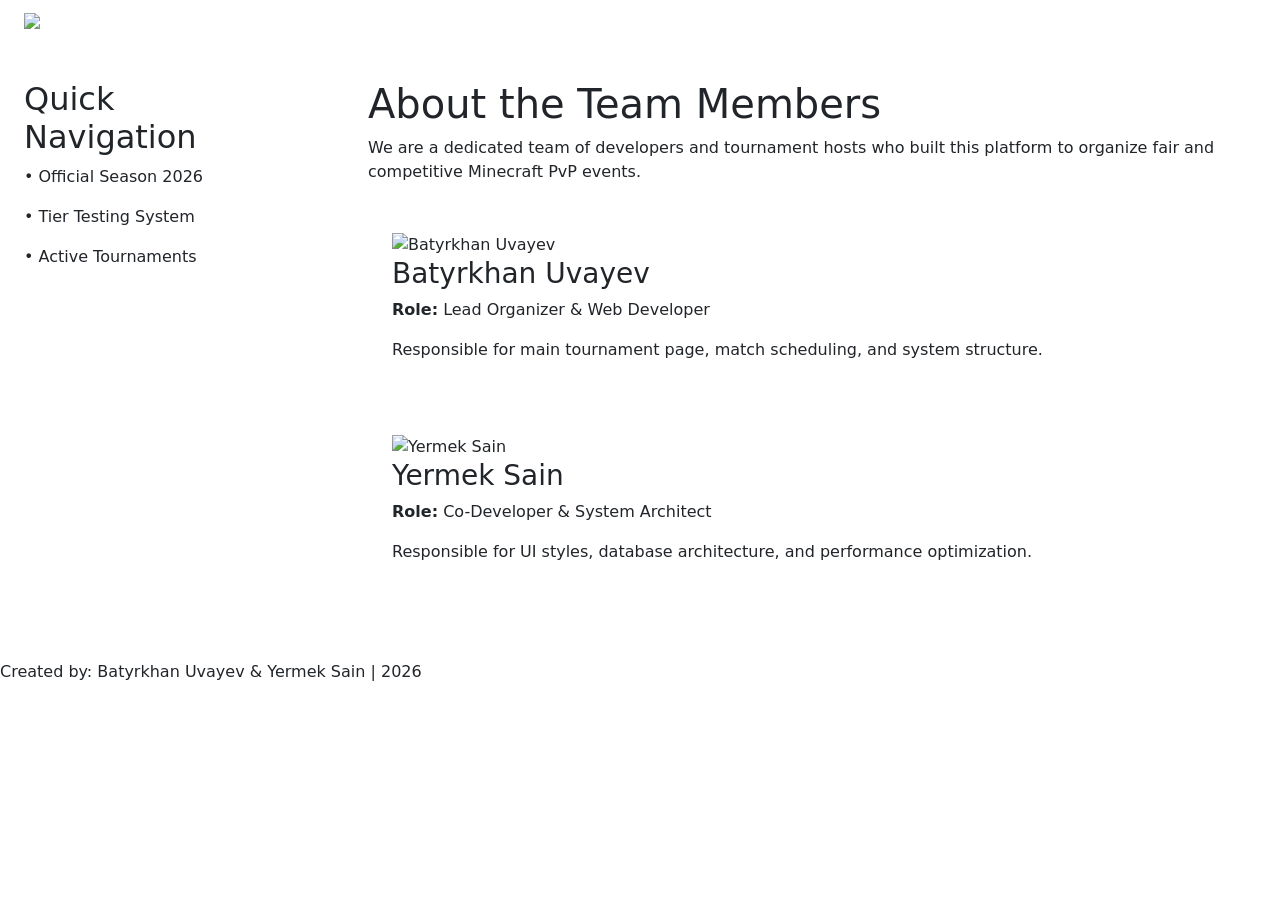
==== about.html @ 7432aa5e "added about.html" ====
<!DOCTYPE html>
<html lang="en">
<head>
    <meta charset="UTF-8">
    <meta name="viewport" content="width=device-width, initial-scale=1.0">
    <title>About Us - Minecraft PvP Championship</title>
    <link href="https://cdn.jsdelivr.net/npm/bootstrap@5.3.3/dist/css/bootstrap.min.css" rel="stylesheet">
    <link rel="stylesheet" href="css/style.css">
</head>
<body>

<div class="page">

    <header>
        <nav class="navbar navbar-expand-lg navbar-dark">
            <div class="container-fluid px-sm-2 px-lg-4">

                <a class="navbar-brand d-flex align-items-center gap-2" href="index.html">
                    <img src="images/logo.png" alt="MCTiers League logo" class="logo-img">
                    <span>MCTiers League</span>
                </a>

                <button class="navbar-toggler" type="button" data-bs-toggle="collapse" data-bs-target="#mainNav"
                        aria-controls="mainNav" aria-expanded="false" aria-label="Toggle navigation">
                    <span class="navbar-toggler-icon"></span>
                </button>

                <div class="collapse navbar-collapse" id="mainNav">
                    <ul class="navbar-nav ms-auto">
                        <li class="nav-item"><a class="nav-link" href="index.html">Home</a></li>
                        <li class="nav-item"><a class="nav-link" href="leaderboard.html">Leaderboard</a></li>
                        <li class="nav-item"><a class="nav-link active" href="about.html" aria-current="page">About Us</a></li>
                        <li class="nav-item"><a class="nav-link" href="contact.html">Registration</a></li>
                    </ul>
                </div>

            </div>
        </nav>
    </header>

    <div class="container-fluid">
        <div class="row">

            <aside class="col-lg-3 px-sm-3 px-lg-4 py-4">
                <h2>Quick Navigation</h2>
                <p>• Official Season 2026</p>
                <p>• Tier Testing System</p>
                <p>• Active Tournaments</p>
            </aside>

            <main class="col-lg-9 py-4 px-sm-3 px-lg-5">

                <h1>About the Team Members</h1>
                <p class="mb-4">We are a dedicated team of developers and tournament hosts who built this platform to organize fair and competitive Minecraft PvP events.</p>

                <div class="team-member p-3 p-lg-4 mb-4">
                    <img src="images/profile1.jpg" alt="Batyrkhan Uvayev" class="member-avatar">
                    <div>
                        <h3>Batyrkhan Uvayev</h3>
                        <p><strong>Role:</strong> Lead Organizer & Web Developer</p>
                        <p class="mb-0">Responsible for main tournament page, match scheduling, and system structure.</p>
                    </div>
                </div>

                <div class="team-member p-3 p-lg-4 mb-4">
                    <img src="images/profile2.png" alt="Yermek Sain" class="member-avatar">
                    <div>
                        <h3>Yermek Sain</h3>
                        <p><strong>Role:</strong> Co-Developer & System Architect</p>
                        <p class="mb-0">Responsible for UI styles, database architecture, and performance optimization.</p>
                    </div>
                </div>

            </main>

        </div>
    </div>

    <footer class="py-4">
        <p class="mb-0">Created by: Batyrkhan Uvayev & Yermek Sain | 2026</p>
    </footer>

</div>

<script src="https://cdn.jsdelivr.net/npm/bootstrap@5.3.3/dist/js/bootstrap.bundle.min.js"></script>
</body>
</html>
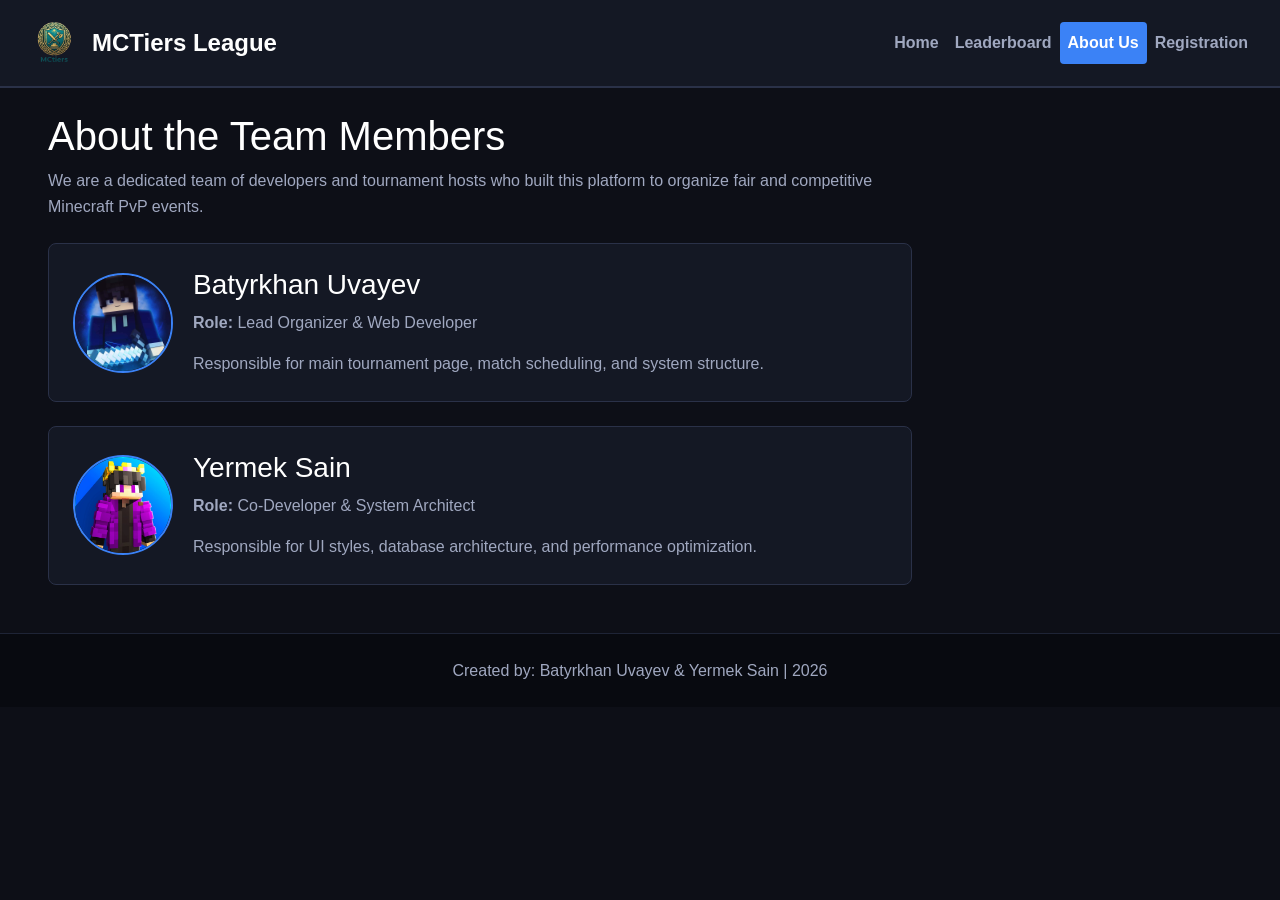
==== commit c2f38348: "removed quick navigation(2)" ====
--- a/about.html
+++ b/about.html
@@ -41,13 +41,6 @@
     <div class="container-fluid">
         <div class="row">
 
-            <aside class="col-lg-3 px-sm-3 px-lg-4 py-4">
-                <h2>Quick Navigation</h2>
-                <p>• Official Season 2026</p>
-                <p>• Tier Testing System</p>
-                <p>• Active Tournaments</p>
-            </aside>
-
             <main class="col-lg-9 py-4 px-sm-3 px-lg-5">
 
                 <h1>About the Team Members</h1>
--- a/css/style.css
+++ b/css/style.css
@@ -0,0 +1,306 @@
+* {
+    margin: 0;
+    padding: 0;
+    box-sizing: border-box;
+}
+
+body {
+    background-color: #0d0f17;
+    color: #e1e6f0;
+    font-family: 'Segoe UI', Tahoma, Geneva, Verdana, sans-serif;
+    line-height: 1.6;
+}
+
+.page {
+    min-height: 100vh;
+    display: flex;
+    flex-direction: column;
+}
+
+header {
+    background-color: #141824;
+    border-bottom: 2px solid #2a3148;
+}
+
+.navbar-brand {
+    color: #ffffff !important;
+    font-size: 1.5rem;
+    font-weight: 700;
+}
+
+.logo-img {
+    width: 60px;
+    height: 60px;
+    border-radius: 6px;
+    object-fit: cover;
+}
+
+.navbar-nav .nav-link {
+    color: #a0a8c0;
+    font-weight: 600;
+}
+
+.navbar-nav .nav-link:hover {
+    color: #ffffff;
+}
+
+.navbar-nav .nav-link.active {
+    background-color: #3b82f6;
+    color: #ffffff;
+    border-radius: 4px;
+}
+
+aside {
+    background-color: #141824;
+    border-right: 1px solid #2a3148;
+}
+
+aside h2 {
+    color: #3b82f6;
+    font-size: 1.4rem;
+}
+
+aside p {
+    color: #a0a8c0;
+    font-size: 0.95rem;
+}
+
+main {
+    min-width: 0;
+}
+
+h1, h2, h3 {
+    color: #ffffff;
+}
+
+h1 {
+    font-size: 2.5rem;
+}
+
+p {
+    color: #a0a8c0;
+}
+
+.hero-banner,
+.rules-section {
+    background-color: #141824;
+    border: 1px solid #2a3148;
+    border-radius: 8px;
+}
+
+.subtitle {
+    color: #3b82f6;
+    font-size: 1.2rem;
+}
+
+.match-card {
+    background-color: #141824;
+    border: 1px solid #2a3148;
+    border-radius: 8px;
+    overflow: hidden;
+    transition: transform 0.3s ease, box-shadow 0.3s ease;
+}
+
+.match-card:hover {
+    transform: translateY(-8px);
+    box-shadow: 0 10px 20px rgba(59, 130, 246, 0.2);
+}
+
+.match-card img {
+    height: 180px;
+    background-color: #141824;
+    object-fit: cover;
+}
+
+.match-card img.pixel-icon {
+    object-fit: contain;
+    padding: 15px;
+}
+
+.card-title {
+    color: #ffffff;
+}
+
+.card-text {
+    color: #a0a8c0;
+}
+
+.btn-primary {
+    background-color: #3b82f6;
+    border-color: #3b82f6;
+}
+
+.btn-primary:hover {
+    background-color: #2563ed;
+    border-color: #2563ed;
+}
+
+.gallery-section {
+    margin-bottom: 40px;
+}
+
+.carousel {
+    border: 1px solid #2a3148;
+    border-radius: 8px;
+    overflow: hidden;
+}
+
+.carousel-img {
+    height: 450px;
+    object-fit: contain;
+    background-color: #141824;
+    image-rendering: pixelated;
+}
+
+.carousel-caption {
+    background-color: rgba(20, 24, 36, 0.85);
+    border-radius: 6px;
+}
+
+.team-member {
+    display: flex;
+    align-items: center;
+    gap: 20px;
+    background-color: #141824;
+    border: 1px solid #2a3148;
+    border-radius: 8px;
+}
+
+.member-avatar {
+    width: 100px;
+    height: 100px;
+    border-radius: 50%;
+    object-fit: cover;
+    border: 2px solid #3b82f6;
+    flex-shrink: 0;
+}
+
+.form-label {
+    color: #e1e6f0;
+    font-weight: 600;
+}
+
+.form-control,
+.form-select {
+    background-color: #0d0f17;
+    border: 1px solid #2a3148;
+    color: #e1e6f0;
+}
+
+.form-control:focus,
+.form-select:focus {
+    background-color: #0d0f17;
+    color: #e1e6f0;
+    border-color: #3b82f6;
+    box-shadow: 0 0 0 0.2rem rgba(59, 130, 246, 0.25);
+}
+
+.form-control::placeholder {
+    color: #6f7890;
+}
+
+.table {
+    margin-bottom: 0;
+}
+
+.table-dark {
+    --bs-table-bg: #141824;
+    --bs-table-border-color: #2a3148;
+}
+
+.table thead th {
+    color: #3b82f6;
+}
+
+footer {
+    background-color: #080a10;
+    border-top: 1px solid #1e2436;
+    text-align: center;
+}
+
+footer p {
+    color: #a0a8c0;
+}
+
+@media (max-width: 991px) {
+    h1 {
+        font-size: 2rem;
+    }
+
+    h2 {
+        font-size: 1.5rem;
+    }
+
+    .navbar-nav {
+        margin-top: 15px;
+    }
+
+    .navbar-nav .nav-link {
+        padding: 8px 12px;
+    }
+
+    aside {
+        border-right: none;
+        border-bottom: 1px solid #2a3148;
+    }
+
+    .carousel-img {
+        height: 350px;
+    }
+}
+
+@media (max-width: 767px) {
+    h1 {
+        font-size: 1.7rem;
+    }
+
+    h2 {
+        font-size: 1.3rem;
+    }
+
+    h3 {
+        font-size: 1.1rem;
+    }
+
+    p,
+    li {
+        font-size: 0.9rem;
+    }
+
+    .logo-img {
+        width: 50px;
+        height: 50px;
+    }
+
+    .carousel-img {
+        height: 250px;
+    }
+
+    .team-member {
+        flex-direction: column;
+        text-align: center;
+    }
+
+    .member-avatar {
+        width: 85px;
+        height: 85px;
+    }
+}
+
+@media (max-width: 575px) {
+    h1 {
+        font-size: 1.5rem;
+    }
+
+    .carousel-img {
+        height: 200px;
+    }
+
+    .carousel-caption {
+        padding: 5px;
+    }
+
+    .carousel-caption h3 {
+        font-size: 0.9rem;
+    }
+}
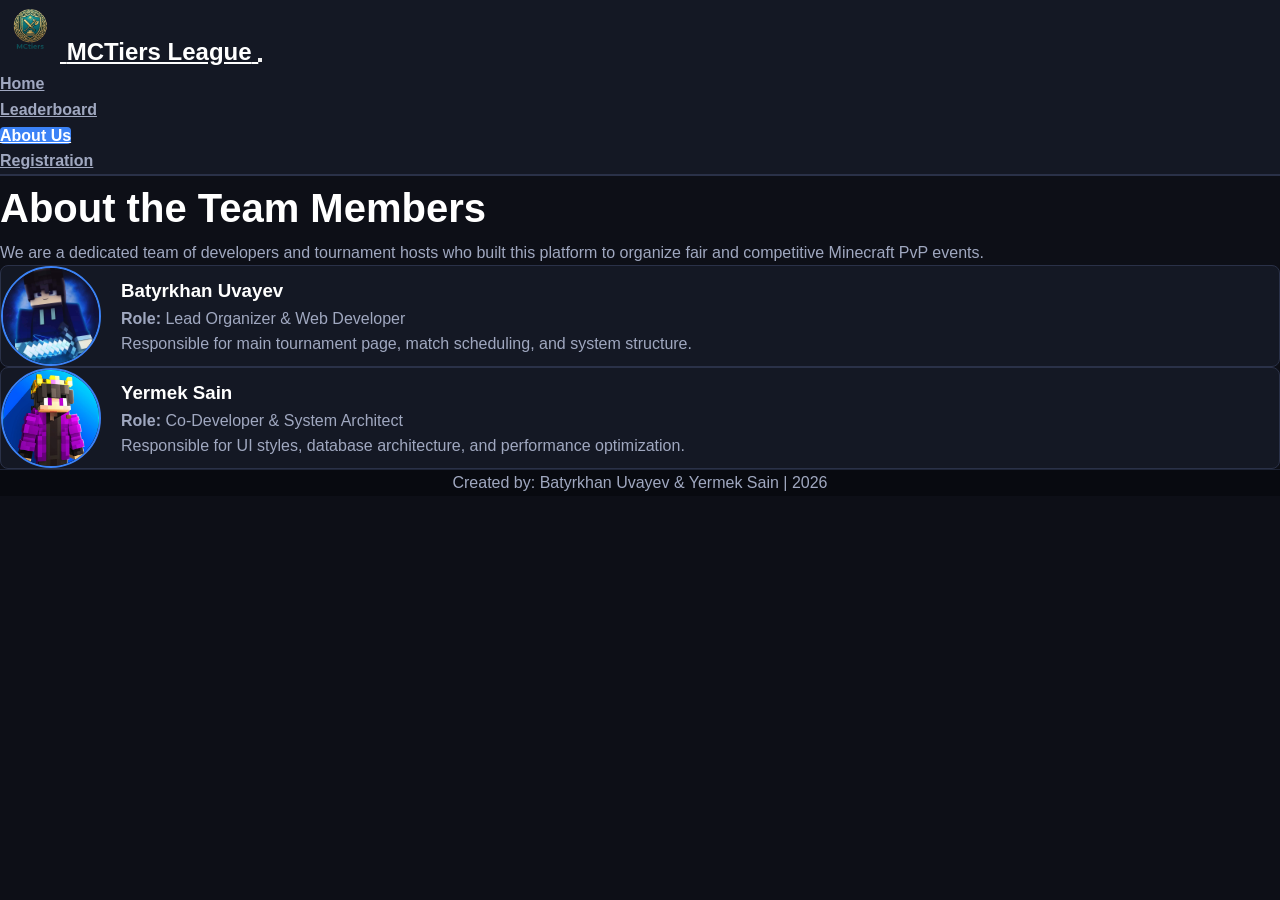
==== commit 035843aa: "fixed" ====
--- a/about.html
+++ b/about.html
@@ -4,7 +4,7 @@
     <meta charset="UTF-8">
     <meta name="viewport" content="width=device-width, initial-scale=1.0">
     <title>About Us - Minecraft PvP Championship</title>
-    <link href="https://cdn.jsdelivr.net/npm/bootstrap@5.3.3/dist/css/bootstrap.min.css" rel="stylesheet">
+    <link rel="stylesheet" href="css/bootstrap.min.css">
     <link rel="stylesheet" href="css/style.css">
 </head>
 <body>
@@ -41,7 +41,7 @@
     <div class="container-fluid">
         <div class="row">
 
-            <main class="col-lg-9 py-4 px-sm-3 px-lg-5">
+            <main class="col-12 py-4 px-sm-3 px-lg-5">
 
                 <h1>About the Team Members</h1>
                 <p class="mb-4">We are a dedicated team of developers and tournament hosts who built this platform to organize fair and competitive Minecraft PvP events.</p>
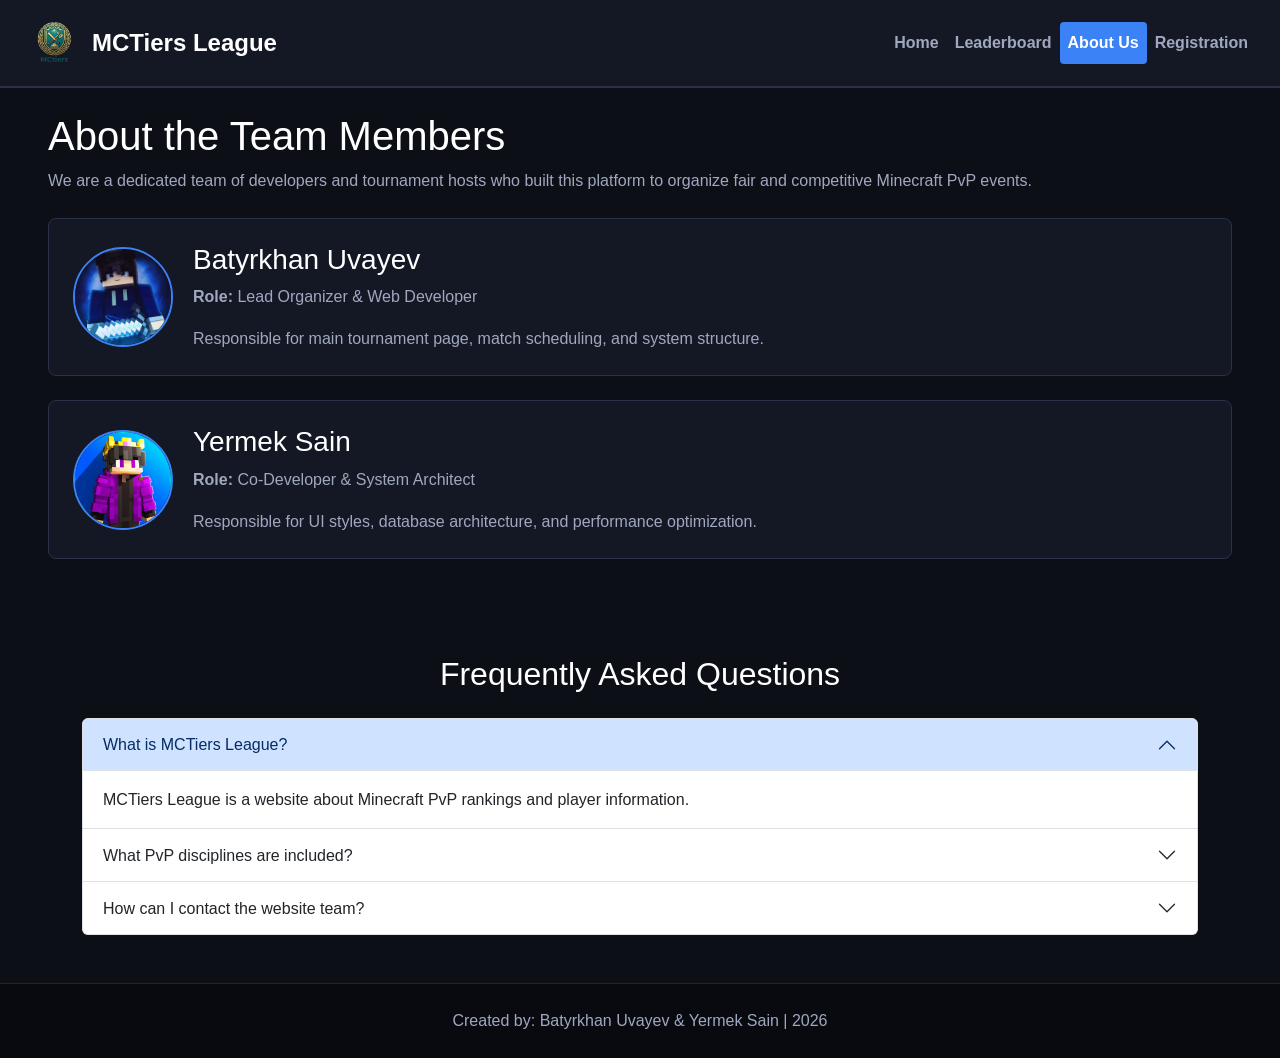
==== commit 1c15ec0a: "task2. faq" ====
--- a/about.html
+++ b/about.html
@@ -1,5 +1,6 @@
 <!DOCTYPE html>
 <html lang="en">
+
 <head>
     <meta charset="UTF-8">
     <meta name="viewport" content="width=device-width, initial-scale=1.0">
@@ -7,74 +8,134 @@
     <link rel="stylesheet" href="css/bootstrap.min.css">
     <link rel="stylesheet" href="css/style.css">
 </head>
+
 <body>
 
-<div class="page">
+    <div class="page">
 
-    <header>
-        <nav class="navbar navbar-expand-lg navbar-dark">
-            <div class="container-fluid px-sm-2 px-lg-4">
+        <header>
+            <nav class="navbar navbar-expand-lg navbar-dark">
+                <div class="container-fluid px-sm-2 px-lg-4">
 
-                <a class="navbar-brand d-flex align-items-center gap-2" href="index.html">
-                    <img src="images/logo.png" alt="MCTiers League logo" class="logo-img">
-                    <span>MCTiers League</span>
-                </a>
+                    <a class="navbar-brand d-flex align-items-center gap-2" href="index.html">
+                        <img src="images/logo.png" alt="MCTiers League logo" class="logo-img">
+                        <span>MCTiers League</span>
+                    </a>
 
-                <button class="navbar-toggler" type="button" data-bs-toggle="collapse" data-bs-target="#mainNav"
+                    <button class="navbar-toggler" type="button" data-bs-toggle="collapse" data-bs-target="#mainNav"
                         aria-controls="mainNav" aria-expanded="false" aria-label="Toggle navigation">
-                    <span class="navbar-toggler-icon"></span>
-                </button>
+                        <span class="navbar-toggler-icon"></span>
+                    </button>
 
-                <div class="collapse navbar-collapse" id="mainNav">
-                    <ul class="navbar-nav ms-auto">
-                        <li class="nav-item"><a class="nav-link" href="index.html">Home</a></li>
-                        <li class="nav-item"><a class="nav-link" href="leaderboard.html">Leaderboard</a></li>
-                        <li class="nav-item"><a class="nav-link active" href="about.html" aria-current="page">About Us</a></li>
-                        <li class="nav-item"><a class="nav-link" href="contact.html">Registration</a></li>
-                    </ul>
+                    <div class="collapse navbar-collapse" id="mainNav">
+                        <ul class="navbar-nav ms-auto">
+                            <li class="nav-item"><a class="nav-link" href="index.html">Home</a></li>
+                            <li class="nav-item"><a class="nav-link" href="leaderboard.html">Leaderboard</a></li>
+                            <li class="nav-item"><a class="nav-link active" href="about.html" aria-current="page">About
+                                    Us</a></li>
+                            <li class="nav-item"><a class="nav-link" href="contact.html">Registration</a></li>
+                        </ul>
+                    </div>
+
+                </div>
+            </nav>
+        </header>
+
+        <div class="container-fluid">
+            <div class="row">
+
+                <main class="col-12 py-4 px-sm-3 px-lg-5">
+
+                    <h1>About the Team Members</h1>
+                    <p class="mb-4">We are a dedicated team of developers and tournament hosts who built this platform
+                        to organize fair and competitive Minecraft PvP events.</p>
+
+                    <div class="team-member p-3 p-lg-4 mb-4">
+                        <img src="images/profile1.jpg" alt="Batyrkhan Uvayev" class="member-avatar">
+                        <div>
+                            <h3>Batyrkhan Uvayev</h3>
+                            <p><strong>Role:</strong> Lead Organizer & Web Developer</p>
+                            <p class="mb-0">Responsible for main tournament page, match scheduling, and system
+                                structure.</p>
+                        </div>
+                    </div>
+
+                    <div class="team-member p-3 p-lg-4 mb-4">
+                        <img src="images/profile2.png" alt="Yermek Sain" class="member-avatar">
+                        <div>
+                            <h3>Yermek Sain</h3>
+                            <p><strong>Role:</strong> Co-Developer & System Architect</p>
+                            <p class="mb-0">Responsible for UI styles, database architecture, and performance
+                                optimization.</p>
+                        </div>
+                    </div>
+
+                </main>
+
+            </div>
+        </div>
+
+        <section class="container my-5">
+            <h2 class="text-center mb-4">Frequently Asked Questions</h2>
+
+            <div class="accordion" id="faqAccordion">
+
+                <div class="accordion-item">
+                    <h2 class="accordion-header">
+                        <button class="accordion-button" type="button" data-bs-toggle="collapse" data-bs-target="#faq1"
+                            aria-expanded="true" aria-controls="faq1">
+                            What is MCTiers League?
+                        </button>
+                    </h2>
+                    <div id="faq1" class="accordion-collapse collapse show" data-bs-parent="#faqAccordion">
+                        <div class="accordion-body">
+                            MCTiers League is a website about Minecraft PvP rankings
+                            and player information.
+                        </div>
+                    </div>
+                </div>
+
+                <div class="accordion-item">
+                    <h2 class="accordion-header">
+                        <button class="accordion-button collapsed" type="button" data-bs-toggle="collapse"
+                            data-bs-target="#faq2" aria-expanded="false" aria-controls="faq2">
+                            What PvP disciplines are included?
+                        </button>
+                    </h2>
+                    <div id="faq2" class="accordion-collapse collapse" data-bs-parent="#faqAccordion">
+                        <div class="accordion-body">
+                            The website includes disciplines such as Sword, Axe PvP,
+                            Crystal PvP, and Pot PvP.
+                        </div>
+                    </div>
+                </div>
+
+                <div class="accordion-item">
+                    <h2 class="accordion-header">
+                        <button class="accordion-button collapsed" type="button" data-bs-toggle="collapse"
+                            data-bs-target="#faq3" aria-expanded="false" aria-controls="faq3">
+                            How can I contact the website team?
+                        </button>
+                    </h2>
+                    <div id="faq3" class="accordion-collapse collapse" data-bs-parent="#faqAccordion">
+                        <div class="accordion-body">
+                            Visit the Contact page and fill in the contact form.
+                        </div>
+                    </div>
                 </div>
 
             </div>
-        </nav>
-    </header>
+        </section>
 
-    <div class="container-fluid">
-        <div class="row">
 
-            <main class="col-12 py-4 px-sm-3 px-lg-5">
+        <footer class="py-4">
+            <p class="mb-0">Created by: Batyrkhan Uvayev & Yermek Sain | 2026</p>
+        </footer>
 
-                <h1>About the Team Members</h1>
-                <p class="mb-4">We are a dedicated team of developers and tournament hosts who built this platform to organize fair and competitive Minecraft PvP events.</p>
-
-                <div class="team-member p-3 p-lg-4 mb-4">
-                    <img src="images/profile1.jpg" alt="Batyrkhan Uvayev" class="member-avatar">
-                    <div>
-                        <h3>Batyrkhan Uvayev</h3>
-                        <p><strong>Role:</strong> Lead Organizer & Web Developer</p>
-                        <p class="mb-0">Responsible for main tournament page, match scheduling, and system structure.</p>
-                    </div>
-                </div>
-
-                <div class="team-member p-3 p-lg-4 mb-4">
-                    <img src="images/profile2.png" alt="Yermek Sain" class="member-avatar">
-                    <div>
-                        <h3>Yermek Sain</h3>
-                        <p><strong>Role:</strong> Co-Developer & System Architect</p>
-                        <p class="mb-0">Responsible for UI styles, database architecture, and performance optimization.</p>
-                    </div>
-                </div>
-
-            </main>
-
-        </div>
     </div>
 
-    <footer class="py-4">
-        <p class="mb-0">Created by: Batyrkhan Uvayev & Yermek Sain | 2026</p>
-    </footer>
+    <script src="https://cdn.jsdelivr.net/npm/bootstrap@5.3.3/dist/js/bootstrap.bundle.min.js"></script>
+    <script src="js/script.js"></script>
+</body>
 
-</div>
-
-<script src="https://cdn.jsdelivr.net/npm/bootstrap@5.3.3/dist/js/bootstrap.bundle.min.js"></script>
-</body>
 </html>
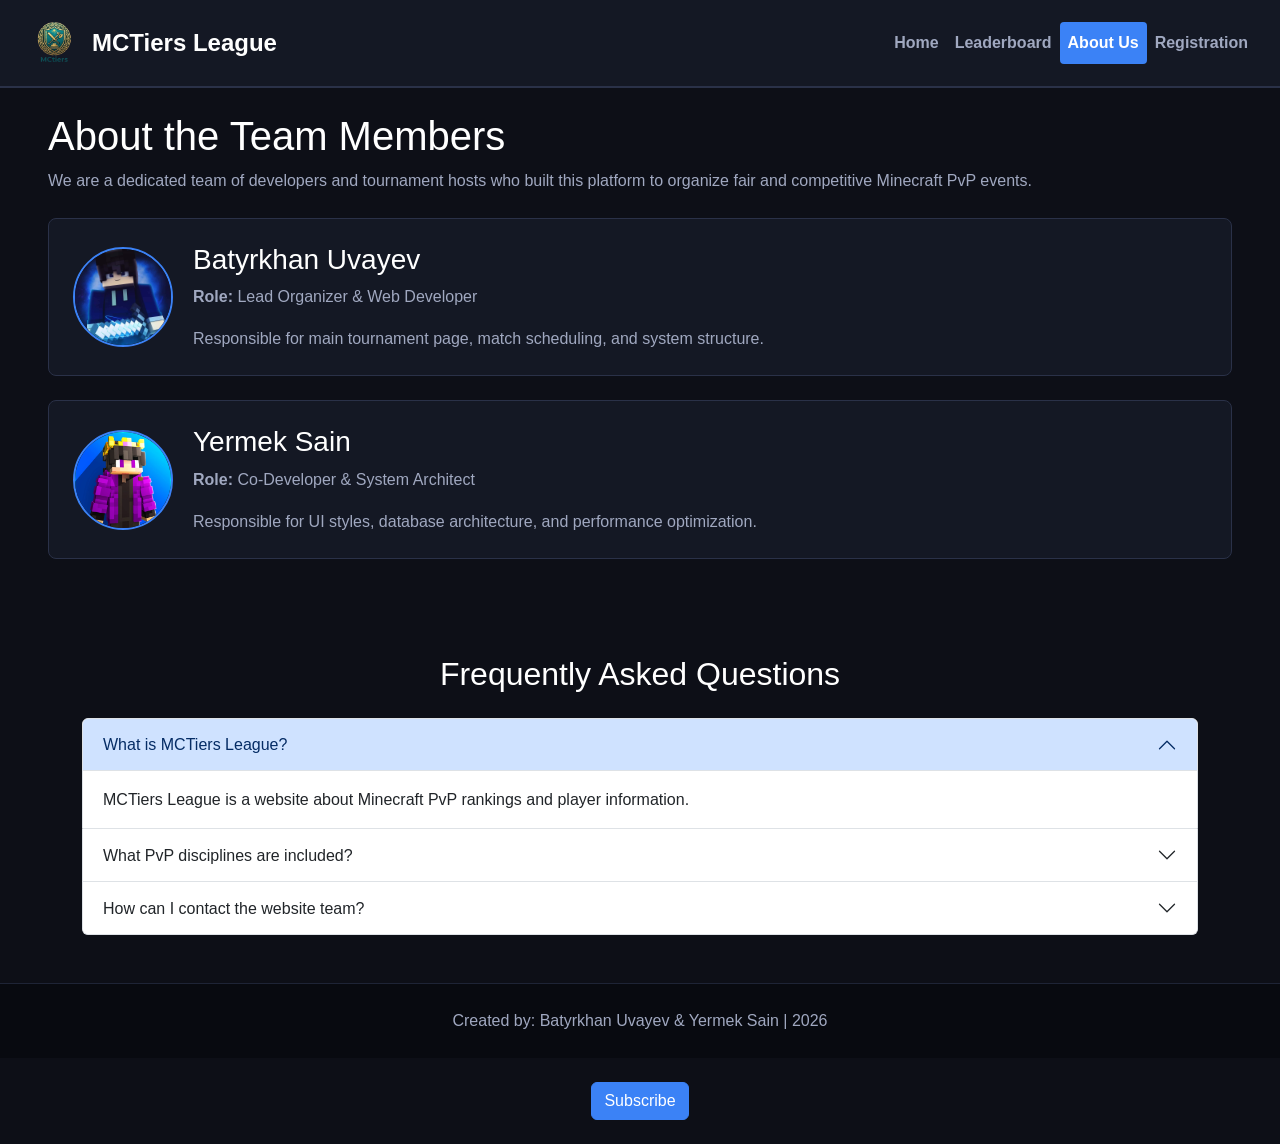
==== commit c6224fdd: "task3. pop-up form" ====
--- a/about.html
+++ b/about.html
@@ -134,6 +134,53 @@
 
     </div>
 
+
+    <div class="container text-center my-4">
+        <button type="button" class="btn btn-primary" data-bs-toggle="modal" data-bs-target="#subscribeModal">
+            Subscribe
+        </button>
+    </div>
+
+    <div class="modal fade" id="subscribeModal" tabindex="-1" aria-labelledby="subscribeModalLabel" aria-hidden="true">
+        <div class="modal-dialog">
+            <div class="modal-content">
+
+                <div class="modal-header">
+                    <h5 class="modal-title" id="subscribeModalLabel">
+                        Subscribe to MCTiers League
+                    </h5>
+
+                    <button type="button" class="btn-close" data-bs-dismiss="modal" aria-label="Close"></button>
+                </div>
+
+                <div class="modal-body">
+                    <form id="subscribeForm" novalidate>
+
+                        <div class="mb-3">
+                            <label for="subscribeEmail" class="form-label">
+                                Email address
+                            </label>
+
+                            <input type="email" class="form-control" id="subscribeEmail" required>
+
+                            <div class="invalid-feedback">
+                                Please enter a valid email address.
+                            </div>
+                        </div>
+
+                        <button type="submit" class="btn btn-primary">
+                            Subscribe
+                        </button>
+
+                        <p id="subscribeMessage" class="mt-3 mb-0" role="status" aria-live="polite"></p>
+
+                    </form>
+                </div>
+
+            </div>
+        </div>
+    </div>
+
     <script src="https://cdn.jsdelivr.net/npm/bootstrap@5.3.3/dist/js/bootstrap.bundle.min.js"></script>
     <script src="js/script.js"></script>
 </body>
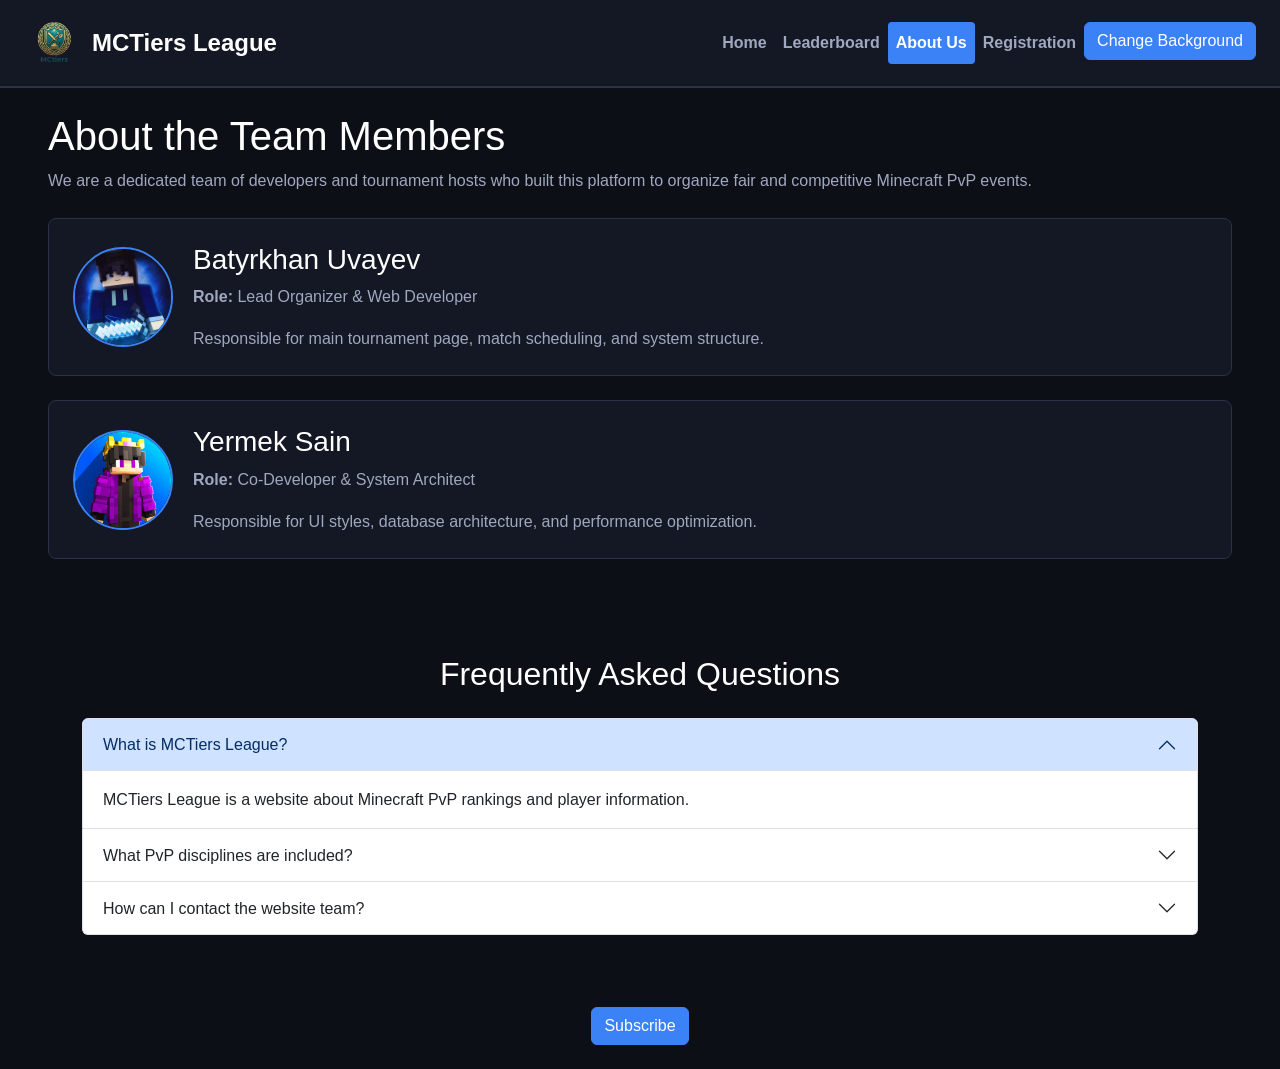
==== commit 8cd23991: "task4: Change the Background Color Using JavaScript." ====
--- a/about.html
+++ b/about.html
@@ -31,9 +31,10 @@
                         <ul class="navbar-nav ms-auto">
                             <li class="nav-item"><a class="nav-link" href="index.html">Home</a></li>
                             <li class="nav-item"><a class="nav-link" href="leaderboard.html">Leaderboard</a></li>
-                            <li class="nav-item"><a class="nav-link active" href="about.html" aria-current="page">About
-                                    Us</a></li>
+                            <li class="nav-item"><a class="nav-link active" href="about.html" aria-current="page">About Us</a></li>
                             <li class="nav-item"><a class="nav-link" href="contact.html">Registration</a></li>
+                            <li class="nav-item"><button type="button" id="changeThemeBtn" class="btn btn-primary">Change Background</button></li>
+
                         </ul>
                     </div>
 
@@ -128,9 +129,7 @@
         </section>
 
 
-        <footer class="py-4">
-            <p class="mb-0">Created by: Batyrkhan Uvayev & Yermek Sain | 2026</p>
-        </footer>
+        
 
     </div>
 
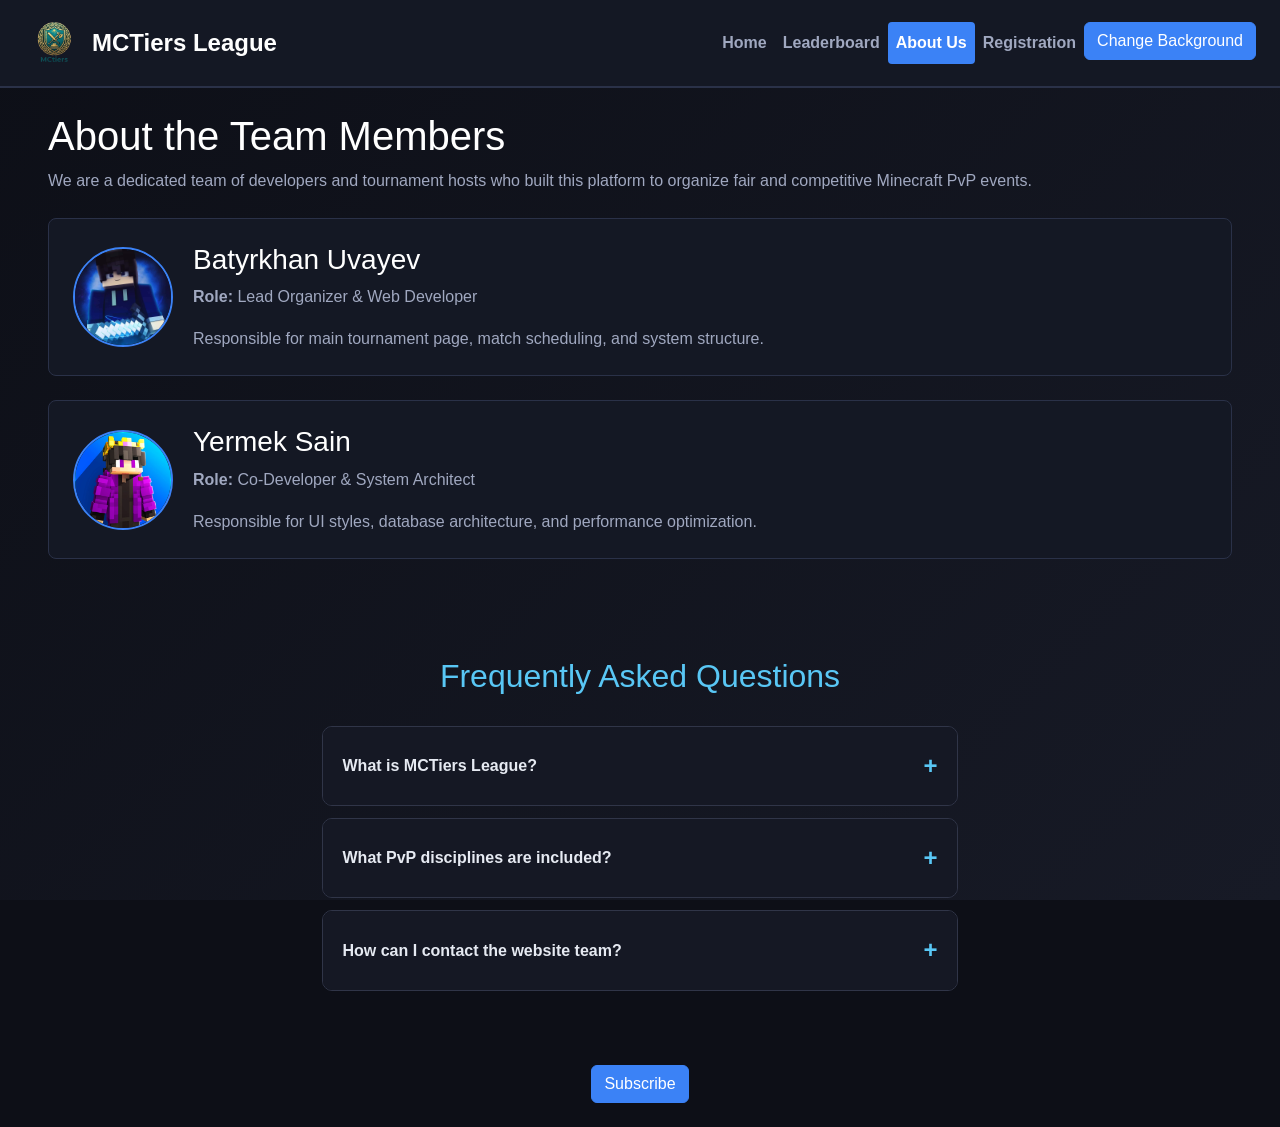
==== commit 13c83158: "fixed task 2" ====
--- a/about.html
+++ b/about.html
@@ -31,9 +31,11 @@
                         <ul class="navbar-nav ms-auto">
                             <li class="nav-item"><a class="nav-link" href="index.html">Home</a></li>
                             <li class="nav-item"><a class="nav-link" href="leaderboard.html">Leaderboard</a></li>
-                            <li class="nav-item"><a class="nav-link active" href="about.html" aria-current="page">About Us</a></li>
+                            <li class="nav-item"><a class="nav-link active" href="about.html" aria-current="page">About
+                                    Us</a></li>
                             <li class="nav-item"><a class="nav-link" href="contact.html">Registration</a></li>
-                            <li class="nav-item"><button type="button" id="changeThemeBtn" class="btn btn-primary">Change Background</button></li>
+                            <li class="nav-item"><button type="button" id="changeThemeBtn"
+                                    class="btn btn-primary">Change Background</button></li>
 
                         </ul>
                     </div>
@@ -76,51 +78,56 @@
             </div>
         </div>
 
-        <section class="container my-5">
-            <h2 class="text-center mb-4">Frequently Asked Questions</h2>
 
-            <div class="accordion" id="faqAccordion">
+        <section class="faq-section">
+            <h2 class="faq-title">Frequently Asked Questions</h2>
 
-                <div class="accordion-item">
-                    <h2 class="accordion-header">
-                        <button class="accordion-button" type="button" data-bs-toggle="collapse" data-bs-target="#faq1"
-                            aria-expanded="true" aria-controls="faq1">
-                            What is MCTiers League?
-                        </button>
-                    </h2>
-                    <div id="faq1" class="accordion-collapse collapse show" data-bs-parent="#faqAccordion">
-                        <div class="accordion-body">
-                            MCTiers League is a website about Minecraft PvP rankings
-                            and player information.
+            <div class="faq-container">
+
+                <div class="faq-item">
+                    <button class="faq-question" type="button" aria-expanded="false" aria-controls="faq-answer-1">
+                        <span>What is MCTiers League?</span>
+                        <span class="faq-icon" aria-hidden="true">+</span>
+                    </button>
+
+                    <div class="faq-answer" id="faq-answer-1" aria-hidden="true">
+                        <div class="faq-answer-inner">
+                            <p>
+                                MCTiers League is a website about Minecraft PvP rankings
+                                and player information.
+                            </p>
                         </div>
                     </div>
                 </div>
 
-                <div class="accordion-item">
-                    <h2 class="accordion-header">
-                        <button class="accordion-button collapsed" type="button" data-bs-toggle="collapse"
-                            data-bs-target="#faq2" aria-expanded="false" aria-controls="faq2">
-                            What PvP disciplines are included?
-                        </button>
-                    </h2>
-                    <div id="faq2" class="accordion-collapse collapse" data-bs-parent="#faqAccordion">
-                        <div class="accordion-body">
-                            The website includes disciplines such as Sword, Axe PvP,
-                            Crystal PvP, and Pot PvP.
+                <div class="faq-item">
+                    <button class="faq-question" type="button" aria-expanded="false" aria-controls="faq-answer-2">
+                        <span>What PvP disciplines are included?</span>
+                        <span class="faq-icon" aria-hidden="true">+</span>
+                    </button>
+
+                    <div class="faq-answer" id="faq-answer-2" aria-hidden="true">
+                        <div class="faq-answer-inner">
+                            <p>
+                                The website includes disciplines such as Sword,
+                                Axe PvP, Crystal PvP, and Pot PvP.
+                            </p>
                         </div>
                     </div>
                 </div>
 
-                <div class="accordion-item">
-                    <h2 class="accordion-header">
-                        <button class="accordion-button collapsed" type="button" data-bs-toggle="collapse"
-                            data-bs-target="#faq3" aria-expanded="false" aria-controls="faq3">
-                            How can I contact the website team?
-                        </button>
-                    </h2>
-                    <div id="faq3" class="accordion-collapse collapse" data-bs-parent="#faqAccordion">
-                        <div class="accordion-body">
-                            Visit the Contact page and fill in the contact form.
+                <div class="faq-item">
+                    <button class="faq-question" type="button" aria-expanded="false" aria-controls="faq-answer-3">
+                        <span>How can I contact the website team?</span>
+                        <span class="faq-icon" aria-hidden="true">+</span>
+                    </button>
+
+                    <div class="faq-answer" id="faq-answer-3" aria-hidden="true">
+                        <div class="faq-answer-inner">
+                            <p>
+                                Visit the Registration page and fill in the form
+                                to provide your information.
+                            </p>
                         </div>
                     </div>
                 </div>
@@ -129,7 +136,7 @@
         </section>
 
 
-        
+
 
     </div>
 
--- a/css/style.css
+++ b/css/style.css
@@ -9,6 +9,11 @@
     color: #e1e6f0;
     font-family: 'Segoe UI', Tahoma, Geneva, Verdana, sans-serif;
     line-height: 1.6;
+    background-color: #0d0f17;
+    background-image: linear-gradient(135deg, #0d0f17, #171a26);
+    background-attachment: fixed;
+    background-size: cover;
+    transition: background-color 0.5s ease;
 }
 
 .page {
@@ -69,7 +74,9 @@
     min-width: 0;
 }
 
-h1, h2, h3 {
+h1,
+h2,
+h3 {
     color: #ffffff;
 }
 
@@ -80,6 +87,59 @@
 p {
     color: #a0a8c0;
 }
+
+
+.site-aside {
+    color: #c5c9d6;
+    background-color: #10131d;
+    border: 1px solid #252938;
+    border-radius: 10px;
+    align-self: flex-start;
+}
+
+.aside-section h2 {
+    color: #59c7f5;
+    font-size: 1.05rem;
+    font-weight: 600;
+    margin-bottom: 12px;
+}
+
+.aside-section p {
+    font-size: 0.9rem;
+    margin-bottom: 8px;
+    overflow-wrap: anywhere;
+}
+
+.site-aside hr {
+    border-color: #303548;
+    opacity: 1;
+    margin: 20px 0;
+}
+
+.season-badge {
+    display: inline-block;
+    background-color: #172b35;
+    color: #59c7f5;
+    border: 1px solid #28536a;
+    border-radius: 5px;
+    padding: 5px 9px;
+    font-size: 0.8rem;
+}
+
+.site-aside a {
+    display: block;
+    color: #b7dff5;
+    text-decoration: none;
+    font-size: 0.9rem;
+    margin-bottom: 10px;
+    transition: color 0.2s ease;
+}
+
+.site-aside a:hover {
+    color: #59c7f5;
+}
+
+
 
 .hero-banner,
 .rules-section {
@@ -303,4 +363,164 @@
     .carousel-caption h3 {
         font-size: 0.9rem;
     }
-}+}
+
+
+/* Task 2: Custom FAQ Accordion */
+
+.faq-section {
+    max-width: 900px;
+    margin: 50px auto;
+    padding: 0 20px;
+}
+
+.faq-title {
+    text-align: center;
+    color: #59c7f5;
+    font-size: 2rem;
+    margin-bottom: 30px;
+}
+
+.faq-container {
+    display: flex;
+    flex-direction: column;
+    gap: 12px;
+}
+
+.faq-item {
+    background: #151824;
+    border: 1px solid #303548;
+    border-radius: 10px;
+    overflow: hidden;
+}
+
+.faq-question {
+    width: 100%;
+    padding: 20px;
+    background: #151824;
+    color: #e6eaf2;
+    border: none;
+    text-align: left;
+    font-size: 1rem;
+    font-weight: 600;
+    display: flex;
+    justify-content: space-between;
+    align-items: center;
+    gap: 15px;
+    cursor: pointer;
+    transition: background 0.25s ease, color 0.25s ease;
+}
+
+.faq-question:hover,
+.faq-question.active {
+    background: #172b35;
+    color: #59c7f5;
+}
+
+.faq-icon {
+    font-size: 1.5rem;
+    color: #59c7f5;
+    transition: transform 0.3s ease;
+}
+
+.faq-question.active .faq-icon {
+    transform: rotate(45deg);
+}
+
+.faq-answer {
+    display: grid;
+    grid-template-rows: 0fr;
+    transition: grid-template-rows 0.3s ease;
+}
+
+.faq-answer.open {
+    grid-template-rows: 1fr;
+}
+
+.faq-answer-inner {
+    overflow: hidden;
+}
+
+.faq-answer-inner p {
+    color: #c5c9d6;
+    line-height: 1.7;
+    padding: 0 20px;
+    margin: 0;
+    opacity: 0;
+    transition: opacity 0.25s ease, padding 0.3s ease;
+}
+
+.faq-answer.open .faq-answer-inner p {
+    padding: 18px 20px;
+    opacity: 1;
+}
+
+@media (max-width: 576px) {
+    .faq-section {
+        padding: 0 15px;
+        margin: 35px auto;
+    }
+
+    .faq-title {
+        font-size: 1.5rem;
+    }
+
+    .faq-question {
+        padding: 16px;
+        font-size: 0.95rem;
+    }
+}
+
+
+
+.modal-content {
+    background-color: #151824;
+    color: #e6eaf2;
+    border: 1px solid #303548;
+    border-radius: 12px;
+}
+
+.modal-header,
+.modal-footer {
+    border-color: #303548;
+}
+
+.modal-title {
+    color: #59c7f5;
+    font-weight: 600;
+}
+
+.modal-body {
+    color: #c5c9d6;
+}
+
+.modal-content .form-control,
+.modal-content .form-select {
+    background-color: #0d0f17;
+    color: #e6eaf2;
+    border: 1px solid #303548;
+}
+
+.modal-content .form-control::placeholder {
+    color: #858da0;
+}
+
+.modal-content .form-control:focus,
+.modal-content .form-select:focus {
+    border-color: #59c7f5;
+    box-shadow: 0 0 0 0.2rem rgba(89, 199, 245, 0.15);
+}
+
+.modal-content .btn-close {
+    filter: invert(1);
+}
+
+.modal-content .btn-primary {
+    background-color: #1686b0;
+    border-color: #1686b0;
+}
+
+.modal-content .btn-primary:hover {
+    background-color: #116b8e;
+    border-color: #116b8e;
+}
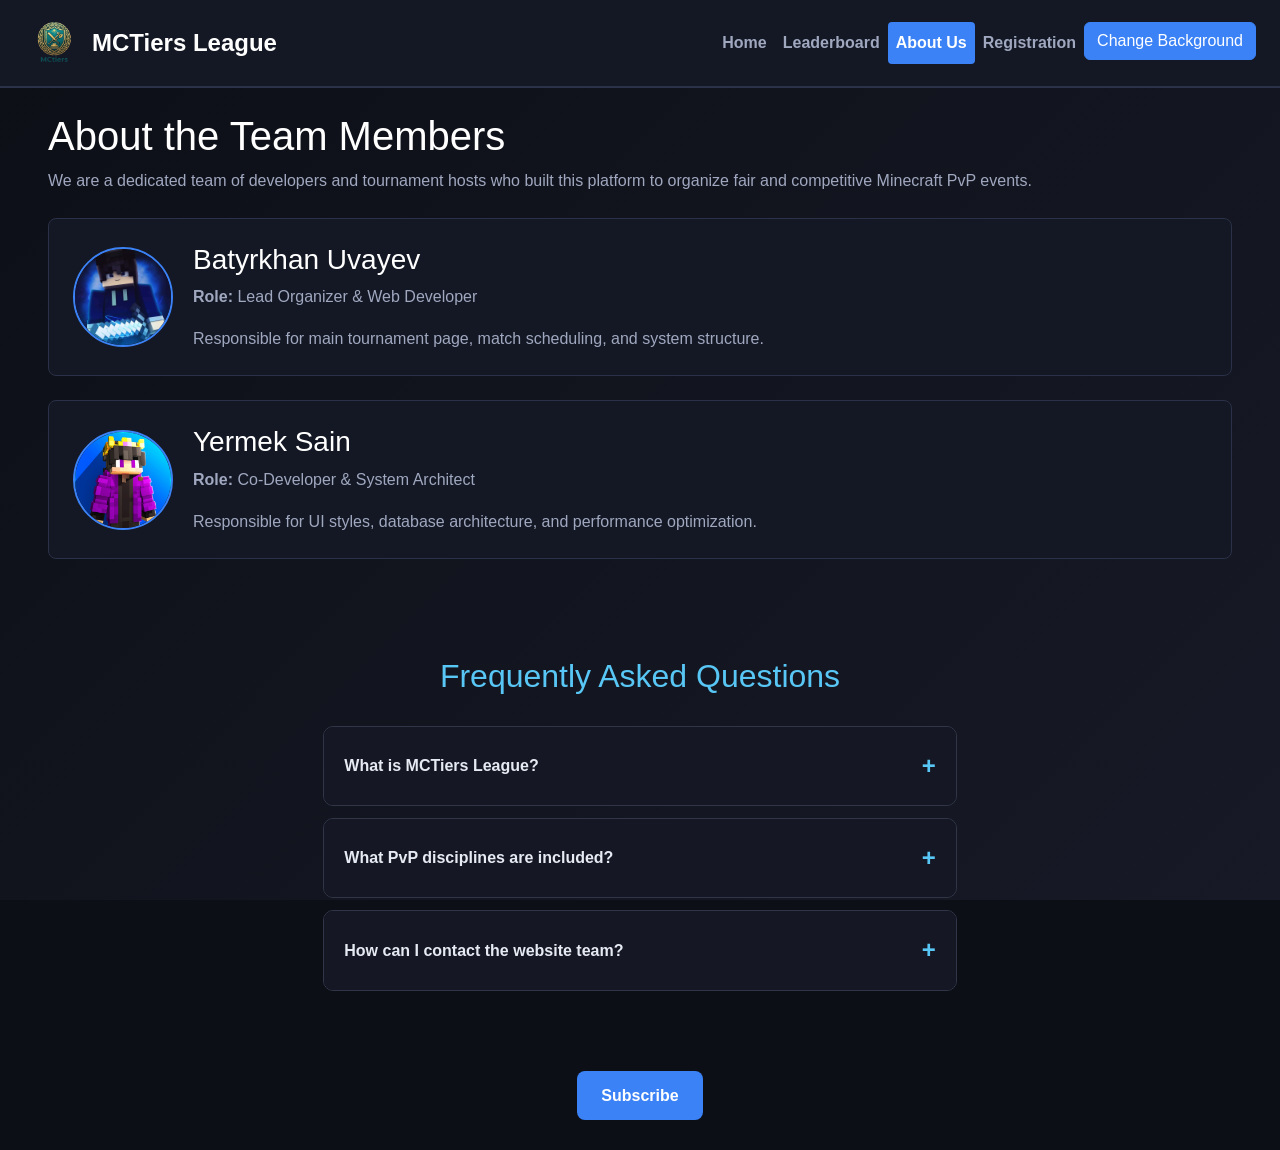
==== commit 2a80893e: "fixed task 3" ====
--- a/about.html
+++ b/about.html
@@ -108,10 +108,7 @@
 
                     <div class="faq-answer" id="faq-answer-2" aria-hidden="true">
                         <div class="faq-answer-inner">
-                            <p>
-                                The website includes disciplines such as Sword,
-                                Axe PvP, Crystal PvP, and Pot PvP.
-                            </p>
+                            <p>The website includes disciplines such as Sword,Axe PvP, Crystal PvP, and Pot PvP.</p>
                         </div>
                     </div>
                 </div>
@@ -124,10 +121,7 @@
 
                     <div class="faq-answer" id="faq-answer-3" aria-hidden="true">
                         <div class="faq-answer-inner">
-                            <p>
-                                Visit the Registration page and fill in the form
-                                to provide your information.
-                            </p>
+                            <p>Visit the Registration page and fill in the form to provide your information.</p>
                         </div>
                     </div>
                 </div>
@@ -141,49 +135,24 @@
     </div>
 
 
-    <div class="container text-center my-4">
-        <button type="button" class="btn btn-primary" data-bs-toggle="modal" data-bs-target="#subscribeModal">
-            Subscribe
-        </button>
+    <div class="subscribe-section">
+        <button type="button" id="openSubscribe" class="subscribe-btn">Subscribe</button>
     </div>
 
-    <div class="modal fade" id="subscribeModal" tabindex="-1" aria-labelledby="subscribeModalLabel" aria-hidden="true">
-        <div class="modal-dialog">
-            <div class="modal-content">
+    <div class="subscribe-overlay" id="subscribeOverlay" aria-hidden="true">
+        <div class="subscribe-popup" role="dialog" aria-modal="true" aria-labelledby="subscribeTitle">
+            <button type="button" id="closeSubscribe" class="subscribe-close" aria-label="Close">&times;</button>
 
-                <div class="modal-header">
-                    <h5 class="modal-title" id="subscribeModalLabel">
-                        Subscribe to MCTiers League
-                    </h5>
+            <h2 id="subscribeTitle">Subscribe to MCTiers League</h2>
+            <p>Get updates about Minecraft PvP and tournaments.</p>
 
-                    <button type="button" class="btn-close" data-bs-dismiss="modal" aria-label="Close"></button>
-                </div>
-
-                <div class="modal-body">
-                    <form id="subscribeForm" novalidate>
-
-                        <div class="mb-3">
-                            <label for="subscribeEmail" class="form-label">
-                                Email address
-                            </label>
-
-                            <input type="email" class="form-control" id="subscribeEmail" required>
-
-                            <div class="invalid-feedback">
-                                Please enter a valid email address.
-                            </div>
-                        </div>
-
-                        <button type="submit" class="btn btn-primary">
-                            Subscribe
-                        </button>
-
-                        <p id="subscribeMessage" class="mt-3 mb-0" role="status" aria-live="polite"></p>
-
-                    </form>
-                </div>
-
-            </div>
+            <form id="subscribeForm" novalidate>
+                <label for="subscribeEmail">Email address</label>
+                <input type="text" inputmode="email" id="subscribeEmail" autocomplete="email">
+                <p id="subscribeError" class="subscribe-error"></p>
+                <p id="subscribeMessage" class="subscribe-success" role="status" aria-live="polite"></p>
+                <button type="submit" class="subscribe-btn">Subscribe</button>
+            </form>
         </div>
     </div>
 
--- a/css/style.css
+++ b/css/style.css
@@ -471,56 +471,121 @@
     }
 }
 
-
-
-.modal-content {
-    background-color: #151824;
+.subscribe-section {
+    text-align: center;
+    margin: 30px 0;
+}
+
+.subscribe-btn {
+    padding: 12px 24px;
+    border: none;
+    border-radius: 8px;
+    background: #3b82f6;
+    color: #fff;
+    font-size: 1rem;
+    font-weight: 600;
+    cursor: pointer;
+    transition: background 0.25s ease;
+}
+
+.subscribe-btn:hover {
+    background: #2563eb;
+}
+
+.subscribe-overlay {
+    display: none;
+    position: fixed;
+    inset: 0;
+    z-index: 9999;
+    padding: 20px;
+    background: rgba(0, 0, 0, 0.75);
+    align-items: center;
+    justify-content: center;
+}
+
+.subscribe-overlay.active {
+    display: flex;
+}
+
+.subscribe-popup {
+    position: relative;
+    width: 100%;
+    max-width: 450px;
+    padding: 30px;
+    border: 1px solid #303548;
+    border-radius: 14px;
+    background: #141824;
     color: #e6eaf2;
-    border: 1px solid #303548;
-    border-radius: 12px;
-}
-
-.modal-header,
-.modal-footer {
-    border-color: #303548;
-}
-
-.modal-title {
-    color: #59c7f5;
-    font-weight: 600;
-}
-
-.modal-body {
+    box-shadow: 0 15px 50px rgba(0, 0, 0, 0.4);
+    animation: popupAppear 0.25s ease;
+}
+
+.subscribe-popup h2 {
+    margin: 0 25px 12px 0;
+    color: #59c7f5;
+    font-size: 1.5rem;
+}
+
+.subscribe-popup > p {
     color: #c5c9d6;
-}
-
-.modal-content .form-control,
-.modal-content .form-select {
-    background-color: #0d0f17;
+    line-height: 1.6;
+}
+
+.subscribe-close {
+    position: absolute;
+    top: 12px;
+    right: 16px;
+    border: none;
+    background: transparent;
     color: #e6eaf2;
-    border: 1px solid #303548;
-}
-
-.modal-content .form-control::placeholder {
-    color: #858da0;
-}
-
-.modal-content .form-control:focus,
-.modal-content .form-select:focus {
+    font-size: 28px;
+    cursor: pointer;
+}
+
+.subscribe-popup label {
+    display: block;
+    margin: 20px 0 8px;
+    color: #e6eaf2;
+}
+
+.subscribe-popup input {
+    width: 100%;
+    padding: 12px;
+    border: 1px solid #3b4258;
+    border-radius: 7px;
+    outline: none;
+    background: #0d0f17;
+    color: #fff;
+}
+
+.subscribe-popup input:focus {
     border-color: #59c7f5;
-    box-shadow: 0 0 0 0.2rem rgba(89, 199, 245, 0.15);
-}
-
-.modal-content .btn-close {
-    filter: invert(1);
-}
-
-.modal-content .btn-primary {
-    background-color: #1686b0;
-    border-color: #1686b0;
-}
-
-.modal-content .btn-primary:hover {
-    background-color: #116b8e;
-    border-color: #116b8e;
-}
+}
+
+.subscribe-error {
+    margin: 6px 0;
+    color: #ff7373;
+    font-size: 0.9rem;
+}
+
+.subscribe-success {
+    color: #65d99a;
+    font-size: 0.95rem;
+}
+
+@keyframes popupAppear {
+    from {
+        opacity: 0;
+        transform: translateY(-12px);
+    }
+    to {
+        opacity: 1;
+        transform: translateY(0);
+    }
+}
+
+@media (max-width: 480px) {
+    .subscribe-popup {
+        padding: 24px 20px;
+    }
+}
